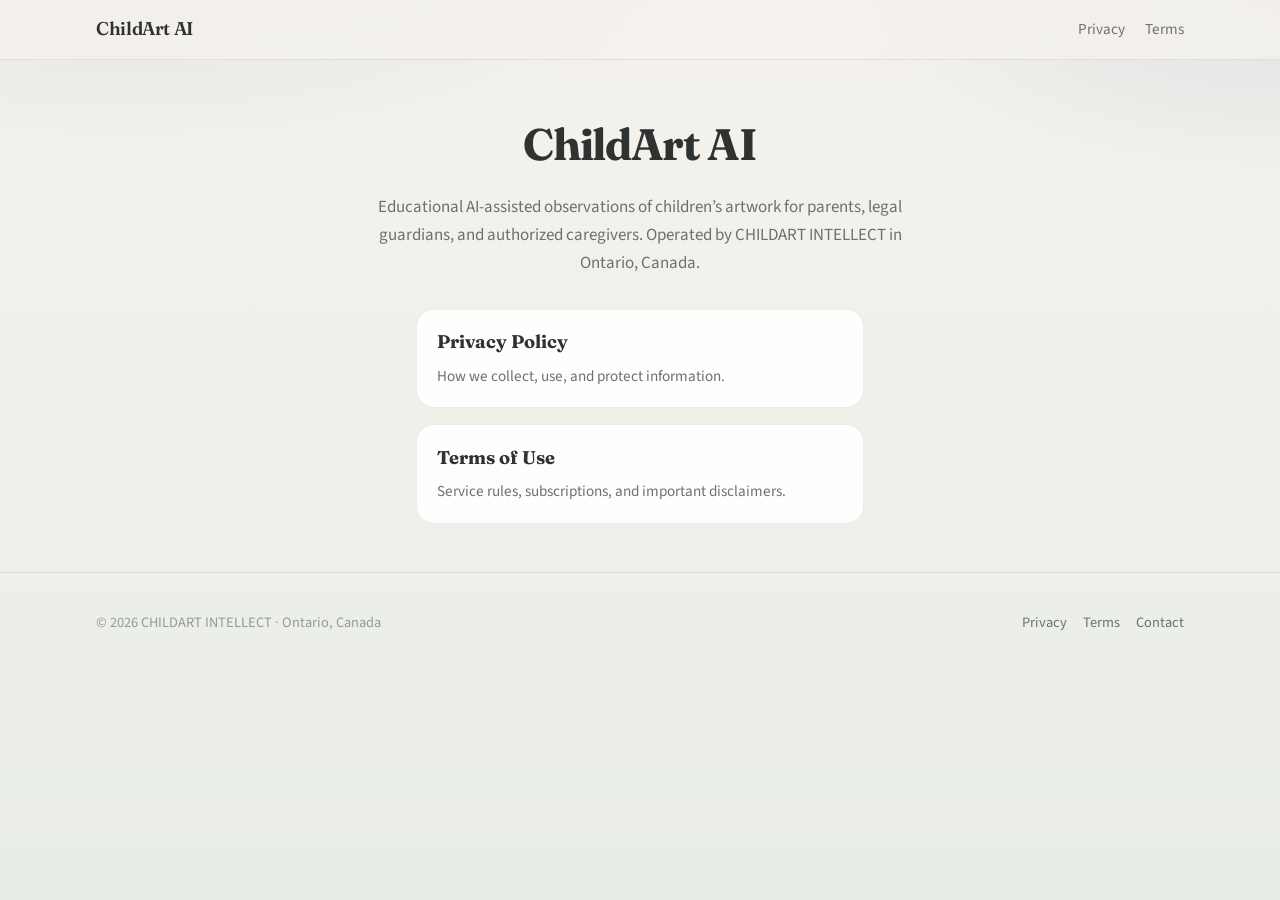
==== index.html @ 71ee4434 "Add production Privacy Policy and Terms of Use pages. Static site for childartintellect.com legal UR" ====
<!DOCTYPE html>
<html lang="en">
<head>
  <meta charset="utf-8">
  <meta name="viewport" content="width=device-width, initial-scale=1">
  <title>ChildArt AI — CHILDART INTELLECT</title>
  <meta name="description" content="ChildArt AI helps adults document children's artwork with educational AI-assisted observations. Privacy Policy and Terms of Use.">
  <link rel="canonical" href="https://www.childartintellect.com/">
  <link rel="preconnect" href="https://fonts.googleapis.com">
  <link rel="preconnect" href="https://fonts.gstatic.com" crossorigin>
  <link href="https://fonts.googleapis.com/css2?family=Fraunces:opsz,wght@9..144,500;9..144,600&family=Source+Sans+3:wght@400;500;600&display=swap" rel="stylesheet">
  <link rel="stylesheet" href="/styles.css">
</head>
<body>
  <header class="site-header">
    <div class="site-header__inner">
      <a class="brand" href="/">ChildArt AI</a>
      <nav class="nav" aria-label="Primary">
        <a href="/privacy">Privacy</a>
        <a href="/terms">Terms</a>
      </nav>
    </div>
  </header>

  <main>
    <section class="home-hero">
      <h1>ChildArt AI</h1>
      <p>Educational AI-assisted observations of children’s artwork for parents, legal guardians, and authorized caregivers. Operated by CHILDART INTELLECT in Ontario, Canada.</p>
    </section>
    <div class="home-links">
      <a class="home-link" href="/privacy">
        <strong>Privacy Policy</strong>
        <span>How we collect, use, and protect information.</span>
      </a>
      <a class="home-link" href="/terms">
        <strong>Terms of Use</strong>
        <span>Service rules, subscriptions, and important disclaimers.</span>
      </a>
    </div>
  </main>

  <footer class="site-footer">
    <div class="site-footer__inner">
      <p>© 2026 CHILDART INTELLECT · Ontario, Canada</p>
      <nav aria-label="Legal">
        <a href="/privacy">Privacy</a>
        <a href="/terms">Terms</a>
        <a href="mailto:childartintellect@yahoo.com">Contact</a>
      </nav>
    </div>
  </footer>
</body>
</html>
---- styles.css ----
:root {
  --bg-top: #f5f2ed;
  --bg-bottom: #e8ede6;
  --ink: #2e3331;
  --ink-secondary: #6b726e;
  --ink-tertiary: #949a96;
  --sage: #5e8c75;
  --sage-soft: #b8d1bf;
  --surface: rgba(255, 255, 255, 0.88);
  --divider: rgba(0, 0, 0, 0.07);
  --max: 44rem;
  --radius: 1.125rem;
}

*,
*::before,
*::after {
  box-sizing: border-box;
}

html {
  scroll-behavior: smooth;
}

body {
  margin: 0;
  min-height: 100vh;
  color: var(--ink);
  font-family: "Source Sans 3", "Segoe UI", sans-serif;
  font-size: 1.0625rem;
  line-height: 1.65;
  background:
    radial-gradient(ellipse 90% 50% at 10% -10%, rgba(184, 209, 191, 0.45), transparent 55%),
    radial-gradient(ellipse 70% 40% at 100% 0%, rgba(158, 189, 198, 0.28), transparent 50%),
    linear-gradient(180deg, var(--bg-top), var(--bg-bottom));
}

a {
  color: var(--sage);
  text-underline-offset: 0.15em;
}

a:hover {
  color: #4a735e;
}

.site-header {
  position: sticky;
  top: 0;
  z-index: 20;
  backdrop-filter: blur(14px);
  background: rgba(245, 242, 237, 0.86);
  border-bottom: 1px solid var(--divider);
}

.site-header__inner,
.site-footer__inner,
.page {
  width: min(100% - 2rem, 68rem);
  margin-inline: auto;
}

.site-header__inner {
  display: flex;
  align-items: center;
  justify-content: space-between;
  gap: 1rem;
  padding: 0.9rem 0;
}

.brand {
  font-family: "Fraunces", Georgia, serif;
  font-weight: 600;
  font-size: 1.15rem;
  color: var(--ink);
  text-decoration: none;
  letter-spacing: -0.02em;
}

.nav {
  display: flex;
  flex-wrap: wrap;
  gap: 0.85rem 1.25rem;
  font-size: 0.95rem;
}

.nav a {
  text-decoration: none;
  color: var(--ink-secondary);
}

.nav a[aria-current="page"],
.nav a:hover {
  color: var(--sage);
}

.page {
  padding: 2.5rem 0 4rem;
}

.legal-card {
  max-width: var(--max);
  margin: 0 auto;
  padding: clamp(1.5rem, 4vw, 2.5rem);
  background: var(--surface);
  border: 1px solid var(--divider);
  border-radius: var(--radius);
  box-shadow: 0 18px 40px rgba(46, 51, 49, 0.05);
}

.legal-card h1 {
  margin: 0 0 0.35rem;
  font-family: "Fraunces", Georgia, serif;
  font-size: clamp(1.75rem, 4vw, 2.35rem);
  font-weight: 600;
  letter-spacing: -0.03em;
  line-height: 1.2;
}

.effective-date {
  margin: 0 0 1.75rem;
  color: var(--ink-tertiary);
  font-size: 0.95rem;
}

.lead {
  margin: 0 0 1.75rem;
  color: var(--ink-secondary);
}

.legal-card h2 {
  margin: 2rem 0 0.75rem;
  font-family: "Fraunces", Georgia, serif;
  font-size: 1.25rem;
  font-weight: 600;
  letter-spacing: -0.02em;
}

.legal-card h2:first-of-type {
  margin-top: 0;
}

.legal-card p,
.legal-card ul {
  margin: 0 0 0.95rem;
  color: var(--ink-secondary);
}

.legal-card ul {
  padding-left: 1.2rem;
}

.legal-card li {
  margin-bottom: 0.4rem;
}

.legal-card li::marker {
  color: var(--sage);
}

.toc {
  margin: 0 0 1.75rem;
  padding: 1rem 1.1rem;
  list-style: none;
  background: rgba(94, 140, 117, 0.08);
  border-radius: 0.9rem;
}

.toc li {
  margin: 0.25rem 0;
}

.toc a {
  text-decoration: none;
  font-size: 0.95rem;
}

.contact-box {
  margin-top: 1.5rem;
  padding: 1rem 1.15rem;
  border-left: 3px solid var(--sage);
  background: rgba(255, 255, 255, 0.55);
  border-radius: 0 0.75rem 0.75rem 0;
}

.contact-box p {
  margin: 0.2rem 0;
}

.home-hero {
  max-width: 36rem;
  margin: 3rem auto 2rem;
  text-align: center;
}

.home-hero h1 {
  margin: 0 0 0.75rem;
  font-family: "Fraunces", Georgia, serif;
  font-size: clamp(2rem, 5vw, 2.75rem);
  letter-spacing: -0.03em;
}

.home-hero p {
  margin: 0 0 1.5rem;
  color: var(--ink-secondary);
}

.home-links {
  display: grid;
  gap: 1rem;
  max-width: 28rem;
  margin: 0 auto 3rem;
}

.home-link {
  display: block;
  padding: 1.1rem 1.25rem;
  text-decoration: none;
  color: var(--ink);
  background: var(--surface);
  border: 1px solid var(--divider);
  border-radius: var(--radius);
  transition: border-color 0.2s ease, transform 0.2s ease;
}

.home-link:hover {
  border-color: var(--sage-soft);
  transform: translateY(-1px);
}

.home-link strong {
  display: block;
  font-family: "Fraunces", Georgia, serif;
  font-size: 1.15rem;
  margin-bottom: 0.25rem;
}

.home-link span {
  color: var(--ink-secondary);
  font-size: 0.95rem;
}

.site-footer {
  border-top: 1px solid var(--divider);
  padding: 1.5rem 0 2.25rem;
  color: var(--ink-tertiary);
  font-size: 0.9rem;
}

.site-footer__inner {
  display: flex;
  flex-wrap: wrap;
  gap: 0.75rem 1.5rem;
  justify-content: space-between;
  align-items: center;
}

.site-footer nav {
  display: flex;
  gap: 1rem;
}

.site-footer a {
  text-decoration: none;
  color: var(--ink-secondary);
}

.site-footer a:hover {
  color: var(--sage);
}

@media (max-width: 640px) {
  .site-header__inner {
    flex-direction: column;
    align-items: flex-start;
  }
}
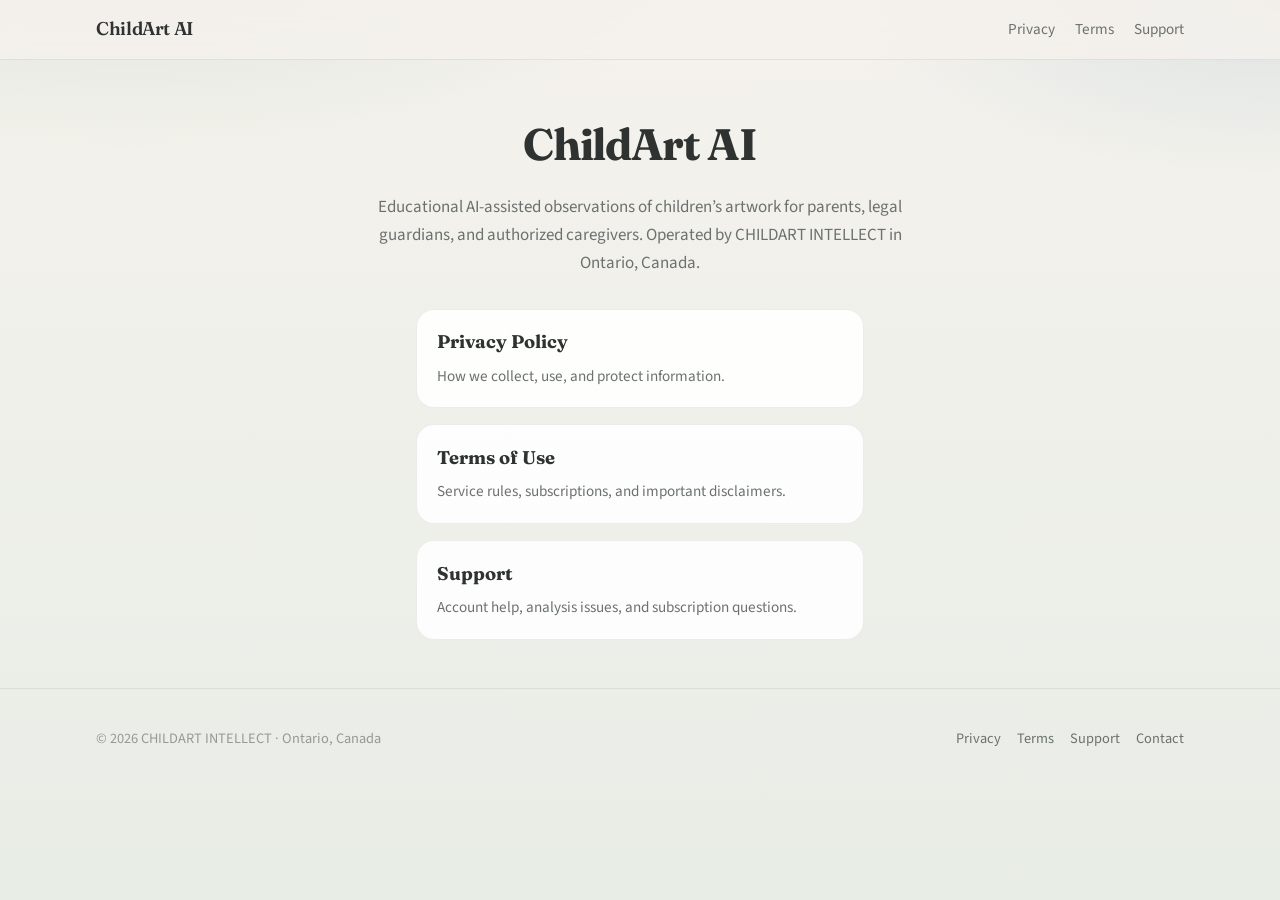
==== commit e1c5020c: "Add Support page and site-wide Support navigation. App Store support URL: https://www.childartintell" ====
--- a/index.html
+++ b/index.html
@@ -9,15 +9,16 @@
   <link rel="preconnect" href="https://fonts.googleapis.com">
   <link rel="preconnect" href="https://fonts.gstatic.com" crossorigin>
   <link href="https://fonts.googleapis.com/css2?family=Fraunces:opsz,wght@9..144,500;9..144,600&family=Source+Sans+3:wght@400;500;600&display=swap" rel="stylesheet">
-  <link rel="stylesheet" href="/styles.css">
+  <link rel="stylesheet" href="styles.css">
 </head>
 <body>
   <header class="site-header">
     <div class="site-header__inner">
-      <a class="brand" href="/">ChildArt AI</a>
+      <a class="brand" href="./">ChildArt AI</a>
       <nav class="nav" aria-label="Primary">
-        <a href="/privacy">Privacy</a>
-        <a href="/terms">Terms</a>
+        <a href="privacy/">Privacy</a>
+        <a href="terms/">Terms</a>
+        <a href="support/">Support</a>
       </nav>
     </div>
   </header>
@@ -28,13 +29,17 @@
       <p>Educational AI-assisted observations of children’s artwork for parents, legal guardians, and authorized caregivers. Operated by CHILDART INTELLECT in Ontario, Canada.</p>
     </section>
     <div class="home-links">
-      <a class="home-link" href="/privacy">
+      <a class="home-link" href="privacy/">
         <strong>Privacy Policy</strong>
         <span>How we collect, use, and protect information.</span>
       </a>
-      <a class="home-link" href="/terms">
+      <a class="home-link" href="terms/">
         <strong>Terms of Use</strong>
         <span>Service rules, subscriptions, and important disclaimers.</span>
+      </a>
+      <a class="home-link" href="support/">
+        <strong>Support</strong>
+        <span>Account help, analysis issues, and subscription questions.</span>
       </a>
     </div>
   </main>
@@ -43,8 +48,9 @@
     <div class="site-footer__inner">
       <p>© 2026 CHILDART INTELLECT · Ontario, Canada</p>
       <nav aria-label="Legal">
-        <a href="/privacy">Privacy</a>
-        <a href="/terms">Terms</a>
+        <a href="privacy/">Privacy</a>
+        <a href="terms/">Terms</a>
+        <a href="support/">Support</a>
         <a href="mailto:childartintellect@yahoo.com">Contact</a>
       </nav>
     </div>
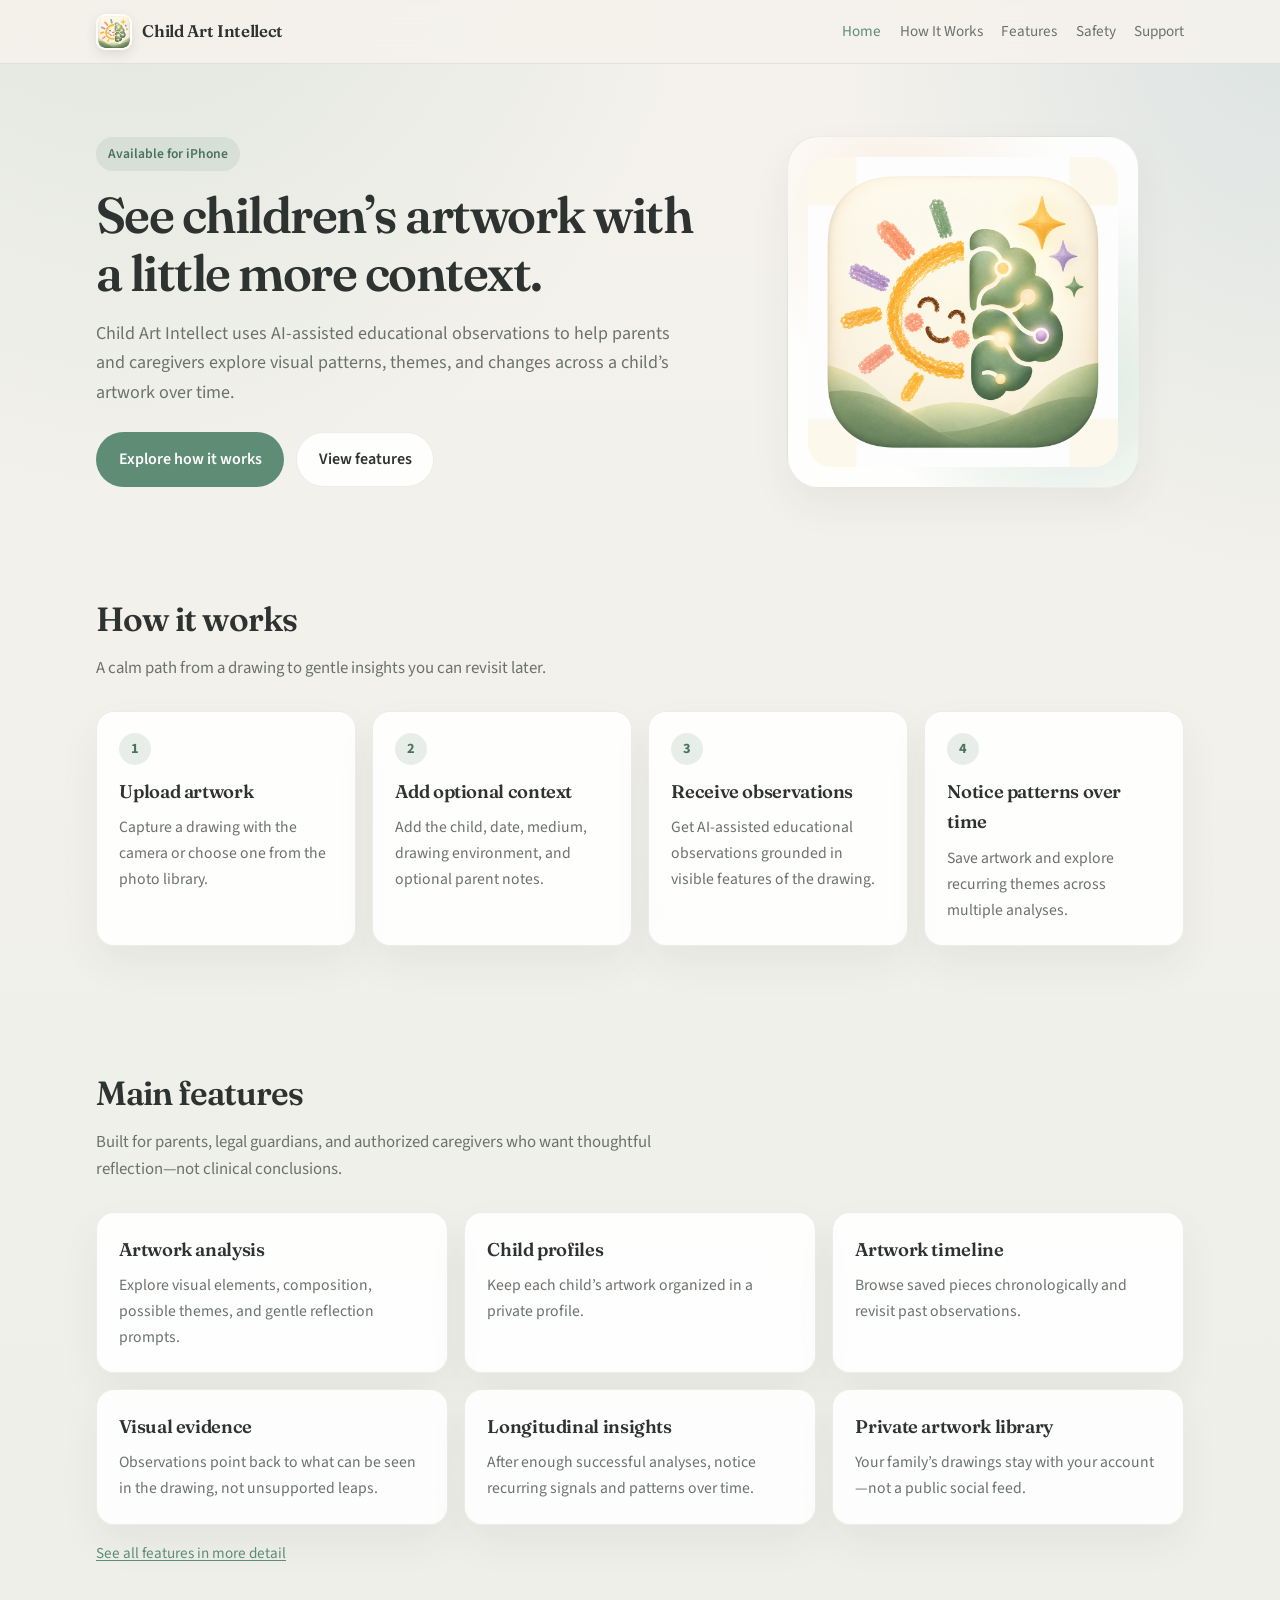
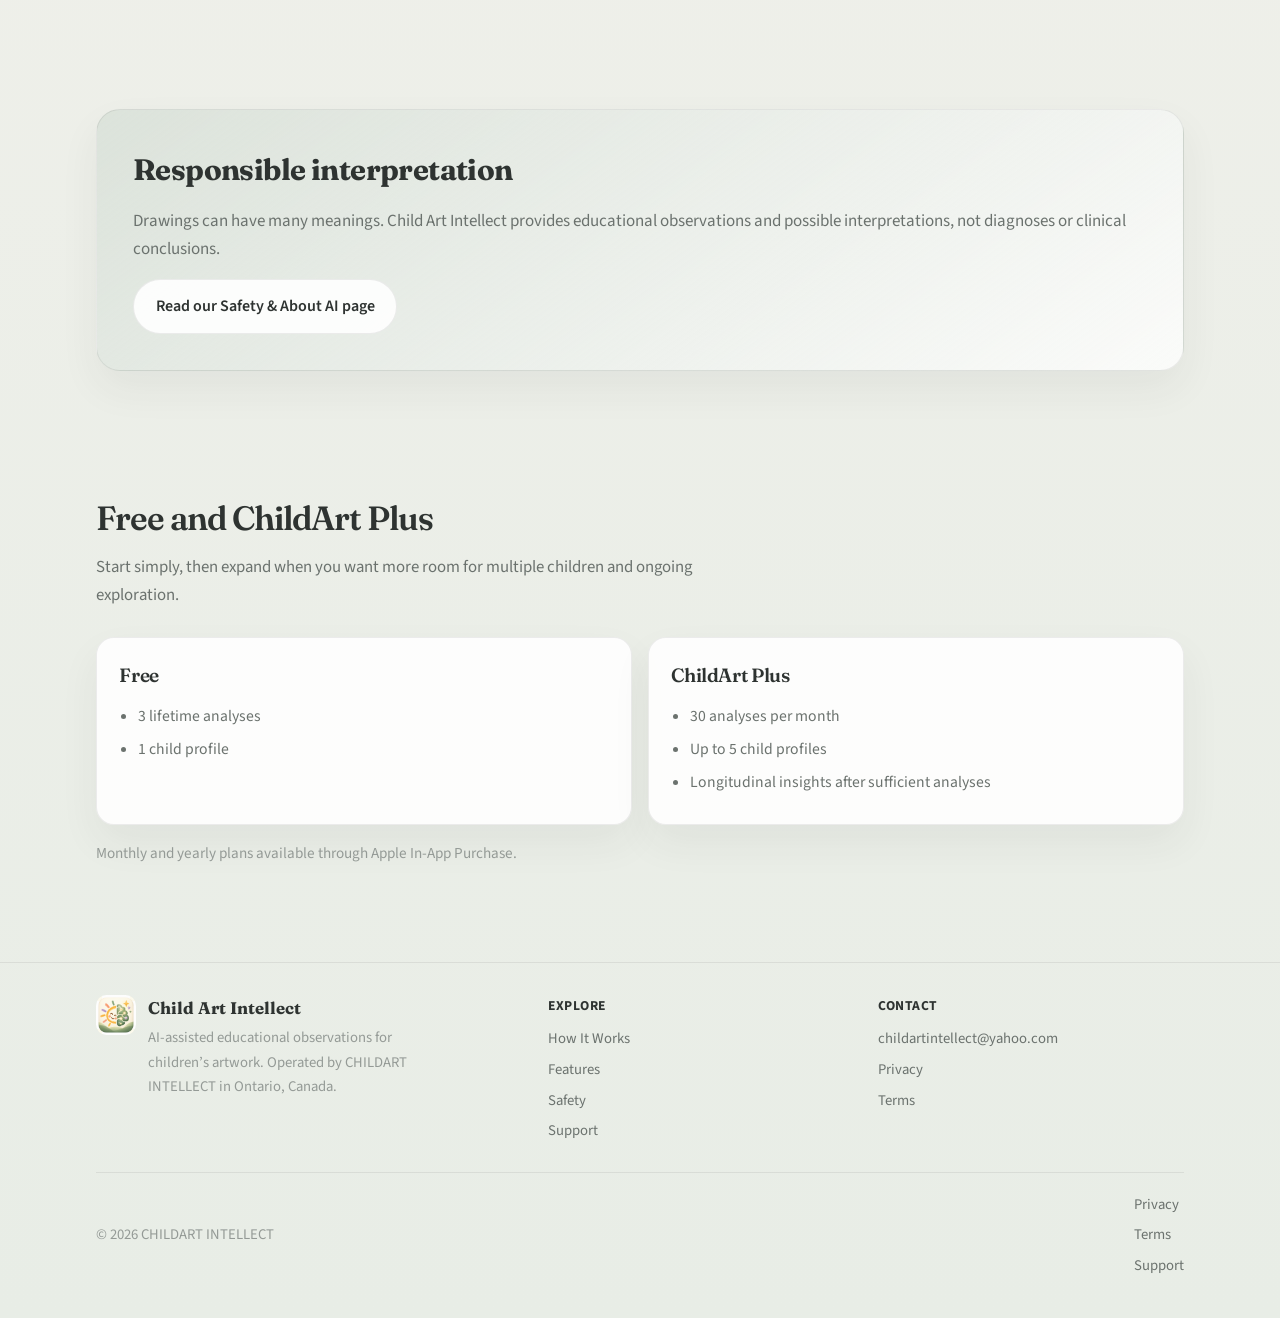
==== commit 89ff4f93: "Expand Child Art Intellect into a polished marketing site. Add How It Works, Features, and Safety pa" ====
--- a/index.html
+++ b/index.html
@@ -3,57 +3,215 @@
 <head>
   <meta charset="utf-8">
   <meta name="viewport" content="width=device-width, initial-scale=1">
-  <title>ChildArt AI — CHILDART INTELLECT</title>
-  <meta name="description" content="ChildArt AI helps adults document children's artwork with educational AI-assisted observations. Privacy Policy and Terms of Use.">
+  <title>Child Art Intellect | AI-Assisted Insights From Children's Artwork</title>
+  <meta name="description" content="Explore children’s artwork through AI-assisted educational observations, visual evidence, and patterns over time.">
   <link rel="canonical" href="https://www.childartintellect.com/">
+  <meta property="og:type" content="website">
+  <meta property="og:url" content="https://www.childartintellect.com/">
+  <meta property="og:title" content="Child Art Intellect | AI-Assisted Insights From Children's Artwork">
+  <meta property="og:description" content="Explore children’s artwork through AI-assisted educational observations, visual evidence, and patterns over time.">
+  <meta property="og:image" content="https://www.childartintellect.com/assets/og-image.png">
+  <meta name="twitter:card" content="summary">
+  <meta name="twitter:title" content="Child Art Intellect">
+  <meta name="twitter:description" content="AI-assisted educational observations for children’s artwork.">
+  <meta name="twitter:image" content="https://www.childartintellect.com/assets/og-image.png">
+  <link rel="icon" type="image/png" sizes="32x32" href="assets/favicon-32.png">
+  <link rel="apple-touch-icon" href="assets/apple-touch-icon.png">
   <link rel="preconnect" href="https://fonts.googleapis.com">
   <link rel="preconnect" href="https://fonts.gstatic.com" crossorigin>
   <link href="https://fonts.googleapis.com/css2?family=Fraunces:opsz,wght@9..144,500;9..144,600&family=Source+Sans+3:wght@400;500;600&display=swap" rel="stylesheet">
   <link rel="stylesheet" href="styles.css">
 </head>
 <body>
+  <a class="skip-link" href="#main">Skip to content</a>
   <header class="site-header">
-    <div class="site-header__inner">
-      <a class="brand" href="./">ChildArt AI</a>
-      <nav class="nav" aria-label="Primary">
-        <a href="privacy/">Privacy</a>
-        <a href="terms/">Terms</a>
+    <div class="wrap site-header__inner">
+      <a class="brand" href="./">
+        <img class="brand__mark" src="assets/app-icon.png" width="36" height="36" alt="">
+        <span>Child Art Intellect</span>
+      </a>
+      <button class="nav-toggle" type="button" aria-controls="site-nav" aria-expanded="false" aria-label="Open menu">
+        <span class="nav-toggle__bars" aria-hidden="true"></span>
+      </button>
+      <nav class="nav" id="site-nav" aria-label="Primary">
+        <a href="./" aria-current="page">Home</a>
+        <a href="how-it-works/">How It Works</a>
+        <a href="features/">Features</a>
+        <a href="safety/">Safety</a>
         <a href="support/">Support</a>
       </nav>
     </div>
   </header>
 
-  <main>
-    <section class="home-hero">
-      <h1>ChildArt AI</h1>
-      <p>Educational AI-assisted observations of children’s artwork for parents, legal guardians, and authorized caregivers. Operated by CHILDART INTELLECT in Ontario, Canada.</p>
-    </section>
-    <div class="home-links">
-      <a class="home-link" href="privacy/">
-        <strong>Privacy Policy</strong>
-        <span>How we collect, use, and protect information.</span>
-      </a>
-      <a class="home-link" href="terms/">
-        <strong>Terms of Use</strong>
-        <span>Service rules, subscriptions, and important disclaimers.</span>
-      </a>
-      <a class="home-link" href="support/">
-        <strong>Support</strong>
-        <span>Account help, analysis issues, and subscription questions.</span>
-      </a>
-    </div>
+  <main id="main">
+    <section class="hero">
+      <div class="wrap hero__grid">
+        <div>
+          <p class="eyebrow">Available for iPhone</p>
+          <h1>See children’s artwork with a little more context.</h1>
+          <p class="lede">
+            Child Art Intellect uses AI-assisted educational observations to help parents and caregivers
+            explore visual patterns, themes, and changes across a child’s artwork over time.
+          </p>
+          <div class="btn-row">
+            <a class="btn btn--primary" href="how-it-works/">Explore how it works</a>
+            <a class="btn btn--secondary" href="features/">View features</a>
+          </div>
+        </div>
+        <div class="hero__visual">
+          <div class="hero__icon-frame">
+            <img src="assets/app-icon.png" width="512" height="512" alt="Child Art Intellect app icon: a crayon sun and thoughtful brain motif">
+          </div>
+        </div>
+      </div>
+    </section>
+
+    <section class="section" id="how-it-works">
+      <div class="wrap">
+        <div class="section-head">
+          <h2 class="section-title">How it works</h2>
+          <p class="section-lede">A calm path from a drawing to gentle insights you can revisit later.</p>
+        </div>
+        <div class="card-grid card-grid--4">
+          <article class="card">
+            <span class="step-num">1</span>
+            <h3>Upload artwork</h3>
+            <p>Capture a drawing with the camera or choose one from the photo library.</p>
+          </article>
+          <article class="card">
+            <span class="step-num">2</span>
+            <h3>Add optional context</h3>
+            <p>Add the child, date, medium, drawing environment, and optional parent notes.</p>
+          </article>
+          <article class="card">
+            <span class="step-num">3</span>
+            <h3>Receive observations</h3>
+            <p>Get AI-assisted educational observations grounded in visible features of the drawing.</p>
+          </article>
+          <article class="card">
+            <span class="step-num">4</span>
+            <h3>Notice patterns over time</h3>
+            <p>Save artwork and explore recurring themes across multiple analyses.</p>
+          </article>
+        </div>
+      </div>
+    </section>
+
+    <section class="section" id="features">
+      <div class="wrap">
+        <div class="section-head">
+          <h2 class="section-title">Main features</h2>
+          <p class="section-lede">Built for parents, legal guardians, and authorized caregivers who want thoughtful reflection—not clinical conclusions.</p>
+        </div>
+        <div class="card-grid">
+          <article class="card">
+            <h3>Artwork analysis</h3>
+            <p>Explore visual elements, composition, possible themes, and gentle reflection prompts.</p>
+          </article>
+          <article class="card">
+            <h3>Child profiles</h3>
+            <p>Keep each child’s artwork organized in a private profile.</p>
+          </article>
+          <article class="card">
+            <h3>Artwork timeline</h3>
+            <p>Browse saved pieces chronologically and revisit past observations.</p>
+          </article>
+          <article class="card">
+            <h3>Visual evidence</h3>
+            <p>Observations point back to what can be seen in the drawing, not unsupported leaps.</p>
+          </article>
+          <article class="card">
+            <h3>Longitudinal insights</h3>
+            <p>After enough successful analyses, notice recurring signals and patterns over time.</p>
+          </article>
+          <article class="card">
+            <h3>Private artwork library</h3>
+            <p>Your family’s drawings stay with your account—not a public social feed.</p>
+          </article>
+        </div>
+        <p class="note"><a href="features/">See all features in more detail</a></p>
+      </div>
+    </section>
+
+    <section class="section">
+      <div class="wrap">
+        <div class="panel panel--sage">
+          <h2>Responsible interpretation</h2>
+          <p>
+            Drawings can have many meanings. Child Art Intellect provides educational observations and
+            possible interpretations, not diagnoses or clinical conclusions.
+          </p>
+          <a class="btn btn--secondary" href="safety/">Read our Safety &amp; About AI page</a>
+        </div>
+      </div>
+    </section>
+
+    <section class="section" id="plus">
+      <div class="wrap">
+        <div class="section-head">
+          <h2 class="section-title">Free and ChildArt Plus</h2>
+          <p class="section-lede">Start simply, then expand when you want more room for multiple children and ongoing exploration.</p>
+        </div>
+        <div class="compare">
+          <div class="card compare__col">
+            <h3>Free</h3>
+            <ul>
+              <li>3 lifetime analyses</li>
+              <li>1 child profile</li>
+            </ul>
+          </div>
+          <div class="card compare__col">
+            <h3>ChildArt Plus</h3>
+            <ul>
+              <li>30 analyses per month</li>
+              <li>Up to 5 child profiles</li>
+              <li>Longitudinal insights after sufficient analyses</li>
+            </ul>
+          </div>
+        </div>
+        <p class="note">Monthly and yearly plans available through Apple In-App Purchase.</p>
+      </div>
+    </section>
   </main>
 
   <footer class="site-footer">
-    <div class="site-footer__inner">
-      <p>© 2026 CHILDART INTELLECT · Ontario, Canada</p>
-      <nav aria-label="Legal">
-        <a href="privacy/">Privacy</a>
-        <a href="terms/">Terms</a>
-        <a href="support/">Support</a>
-        <a href="mailto:childartintellect@yahoo.com">Contact</a>
-      </nav>
+    <div class="wrap">
+      <div class="site-footer__grid">
+        <div class="site-footer__brand">
+          <img src="assets/app-icon.png" width="40" height="40" alt="">
+          <div>
+            <strong>Child Art Intellect</strong>
+            <p>AI-assisted educational observations for children’s artwork. Operated by CHILDART INTELLECT in Ontario, Canada.</p>
+          </div>
+        </div>
+        <div>
+          <h4>Explore</h4>
+          <nav aria-label="Footer explore">
+            <a href="how-it-works/">How It Works</a>
+            <a href="features/">Features</a>
+            <a href="safety/">Safety</a>
+            <a href="support/">Support</a>
+          </nav>
+        </div>
+        <div>
+          <h4>Contact</h4>
+          <nav aria-label="Footer contact">
+            <a href="mailto:childartintellect@yahoo.com">childartintellect@yahoo.com</a>
+            <a href="privacy/">Privacy</a>
+            <a href="terms/">Terms</a>
+          </nav>
+        </div>
+      </div>
+      <div class="site-footer__bottom">
+        <p>© 2026 CHILDART INTELLECT</p>
+        <nav class="site-footer__legal" aria-label="Legal">
+          <a href="privacy/">Privacy</a>
+          <a href="terms/">Terms</a>
+          <a href="support/">Support</a>
+        </nav>
+      </div>
     </div>
   </footer>
+  <script src="site.js" defer></script>
 </body>
 </html>
--- a/styles.css
+++ b/styles.css
@@ -5,11 +5,20 @@
   --ink-secondary: #6b726e;
   --ink-tertiary: #949a96;
   --sage: #5e8c75;
+  --sage-deep: #4a735e;
   --sage-soft: #b8d1bf;
+  --amber: #dba361;
+  --blush: #e3ada0;
+  --sky: #9ebdc6;
   --surface: rgba(255, 255, 255, 0.88);
+  --surface-solid: #fffcf8;
   --divider: rgba(0, 0, 0, 0.07);
+  --shadow: 0 18px 40px rgba(46, 51, 49, 0.06);
+  --radius: 1.125rem;
+  --radius-lg: 1.5rem;
   --max: 44rem;
-  --radius: 1.125rem;
+  --wide: 68rem;
+  --focus: 0 0 0 3px rgba(94, 140, 117, 0.35);
 }
 
 *,
@@ -35,29 +44,57 @@
     linear-gradient(180deg, var(--bg-top), var(--bg-bottom));
 }
 
+img {
+  max-width: 100%;
+  height: auto;
+  display: block;
+}
+
 a {
   color: var(--sage);
   text-underline-offset: 0.15em;
 }
 
 a:hover {
-  color: #4a735e;
-}
-
+  color: var(--sage-deep);
+}
+
+:focus-visible {
+  outline: none;
+  box-shadow: var(--focus);
+  border-radius: 0.35rem;
+}
+
+.skip-link {
+  position: absolute;
+  left: 1rem;
+  top: -3rem;
+  z-index: 100;
+  padding: 0.55rem 0.9rem;
+  background: var(--sage);
+  color: #fff;
+  text-decoration: none;
+  border-radius: 0.5rem;
+}
+
+.skip-link:focus {
+  top: 1rem;
+}
+
+.wrap {
+  width: min(100% - 2rem, var(--wide));
+  margin-inline: auto;
+}
+
+/* —— Header —— */
 .site-header {
   position: sticky;
   top: 0;
-  z-index: 20;
+  z-index: 40;
   backdrop-filter: blur(14px);
-  background: rgba(245, 242, 237, 0.86);
+  -webkit-backdrop-filter: blur(14px);
+  background: rgba(245, 242, 237, 0.9);
   border-bottom: 1px solid var(--divider);
-}
-
-.site-header__inner,
-.site-footer__inner,
-.page {
-  width: min(100% - 2rem, 68rem);
-  margin-inline: auto;
 }
 
 .site-header__inner {
@@ -65,28 +102,79 @@
   align-items: center;
   justify-content: space-between;
   gap: 1rem;
-  padding: 0.9rem 0;
+  padding: 0.85rem 0;
 }
 
 .brand {
+  display: inline-flex;
+  align-items: center;
+  gap: 0.65rem;
   font-family: "Fraunces", Georgia, serif;
   font-weight: 600;
-  font-size: 1.15rem;
+  font-size: 1.05rem;
   color: var(--ink);
   text-decoration: none;
   letter-spacing: -0.02em;
 }
 
+.brand:hover {
+  color: var(--sage-deep);
+}
+
+.brand__mark {
+  width: 2.25rem;
+  height: 2.25rem;
+  border-radius: 0.6rem;
+  object-fit: cover;
+  box-shadow: 0 4px 12px rgba(46, 51, 49, 0.12);
+}
+
+.nav-toggle {
+  display: none;
+  align-items: center;
+  justify-content: center;
+  width: 2.75rem;
+  height: 2.75rem;
+  border: 1px solid var(--divider);
+  border-radius: 0.75rem;
+  background: var(--surface);
+  color: var(--ink);
+  cursor: pointer;
+}
+
+.nav-toggle__bars {
+  display: block;
+  width: 1.15rem;
+  height: 2px;
+  background: currentColor;
+  position: relative;
+}
+
+.nav-toggle__bars::before,
+.nav-toggle__bars::after {
+  content: "";
+  position: absolute;
+  left: 0;
+  width: 100%;
+  height: 2px;
+  background: currentColor;
+}
+
+.nav-toggle__bars::before { top: -6px; }
+.nav-toggle__bars::after { top: 6px; }
+
 .nav {
   display: flex;
   flex-wrap: wrap;
-  gap: 0.85rem 1.25rem;
+  align-items: center;
+  gap: 0.35rem 1.15rem;
   font-size: 0.95rem;
 }
 
 .nav a {
   text-decoration: none;
   color: var(--ink-secondary);
+  padding: 0.25rem 0;
 }
 
 .nav a[aria-current="page"],
@@ -94,10 +182,300 @@
   color: var(--sage);
 }
 
+/* —— Buttons —— */
+.btn {
+  display: inline-flex;
+  align-items: center;
+  justify-content: center;
+  gap: 0.4rem;
+  padding: 0.85rem 1.35rem;
+  border-radius: 999px;
+  border: 1px solid transparent;
+  font-family: inherit;
+  font-size: 1rem;
+  font-weight: 600;
+  text-decoration: none;
+  cursor: pointer;
+  transition: transform 0.18s ease, background 0.18s ease, border-color 0.18s ease;
+}
+
+.btn:hover {
+  transform: translateY(-1px);
+}
+
+.btn--primary {
+  background: var(--sage);
+  color: #fff;
+}
+
+.btn--primary:hover {
+  background: var(--sage-deep);
+  color: #fff;
+}
+
+.btn--secondary {
+  background: var(--surface);
+  color: var(--ink);
+  border-color: var(--divider);
+}
+
+.btn--secondary:hover {
+  border-color: var(--sage-soft);
+  color: var(--sage-deep);
+}
+
+.btn-row {
+  display: flex;
+  flex-wrap: wrap;
+  gap: 0.75rem;
+}
+
+/* —— Hero —— */
+.hero {
+  padding: clamp(2.5rem, 6vw, 4.5rem) 0 clamp(2rem, 4vw, 3rem);
+}
+
+.hero__grid {
+  display: grid;
+  grid-template-columns: 1.15fr 0.85fr;
+  gap: clamp(1.5rem, 4vw, 3rem);
+  align-items: center;
+}
+
+.eyebrow {
+  display: inline-flex;
+  align-items: center;
+  gap: 0.45rem;
+  margin: 0 0 1rem;
+  padding: 0.35rem 0.75rem;
+  border-radius: 999px;
+  background: rgba(94, 140, 117, 0.12);
+  color: var(--sage-deep);
+  font-size: 0.85rem;
+  font-weight: 600;
+}
+
+.hero h1,
+.page-hero h1,
+.section-title {
+  margin: 0 0 1rem;
+  font-family: "Fraunces", Georgia, serif;
+  font-weight: 600;
+  letter-spacing: -0.03em;
+  line-height: 1.15;
+  color: var(--ink);
+}
+
+.hero h1 {
+  font-size: clamp(2.1rem, 5vw, 3.15rem);
+}
+
+.lede,
+.page-hero p,
+.section-lede {
+  margin: 0 0 1.5rem;
+  color: var(--ink-secondary);
+  font-size: 1.125rem;
+  max-width: 38rem;
+}
+
+.hero__visual {
+  display: flex;
+  justify-content: center;
+}
+
+.hero__icon-frame {
+  width: min(100%, 22rem);
+  aspect-ratio: 1;
+  padding: 1.25rem;
+  border-radius: 2rem;
+  background:
+    radial-gradient(circle at 30% 20%, rgba(219, 163, 97, 0.18), transparent 45%),
+    radial-gradient(circle at 80% 70%, rgba(184, 209, 191, 0.5), transparent 50%),
+    var(--surface);
+  border: 1px solid var(--divider);
+  box-shadow: var(--shadow);
+}
+
+.hero__icon-frame img {
+  width: 100%;
+  height: 100%;
+  object-fit: cover;
+  border-radius: 1.5rem;
+}
+
+/* —— Sections —— */
+.section {
+  padding: clamp(2.5rem, 5vw, 4rem) 0;
+}
+
+.section--tight {
+  padding-top: 1rem;
+}
+
+.section-head {
+  max-width: 40rem;
+  margin-bottom: 1.75rem;
+}
+
+.section-title {
+  font-size: clamp(1.6rem, 3vw, 2.1rem);
+}
+
+.section-lede {
+  margin-bottom: 0;
+  font-size: 1.05rem;
+}
+
+.card-grid {
+  display: grid;
+  gap: 1rem;
+  grid-template-columns: repeat(3, 1fr);
+}
+
+.card-grid--2 {
+  grid-template-columns: repeat(2, 1fr);
+}
+
+.card-grid--4 {
+  grid-template-columns: repeat(4, 1fr);
+}
+
+.card {
+  padding: 1.35rem 1.4rem;
+  background: var(--surface);
+  border: 1px solid var(--divider);
+  border-radius: var(--radius);
+  box-shadow: var(--shadow);
+}
+
+.card h3 {
+  margin: 0 0 0.5rem;
+  font-family: "Fraunces", Georgia, serif;
+  font-size: 1.15rem;
+  font-weight: 600;
+  letter-spacing: -0.02em;
+}
+
+.card p,
+.card li {
+  margin: 0;
+  color: var(--ink-secondary);
+  font-size: 0.98rem;
+}
+
+.card ol,
+.card ul {
+  margin: 0.5rem 0 0;
+  padding-left: 1.15rem;
+  color: var(--ink-secondary);
+}
+
+.step-num {
+  display: inline-flex;
+  align-items: center;
+  justify-content: center;
+  width: 2rem;
+  height: 2rem;
+  margin-bottom: 0.75rem;
+  border-radius: 999px;
+  background: rgba(94, 140, 117, 0.14);
+  color: var(--sage-deep);
+  font-size: 0.9rem;
+  font-weight: 700;
+}
+
+.panel {
+  padding: clamp(1.5rem, 4vw, 2.25rem);
+  background: var(--surface);
+  border: 1px solid var(--divider);
+  border-radius: var(--radius-lg);
+  box-shadow: var(--shadow);
+}
+
+.panel--sage {
+  background:
+    linear-gradient(145deg, rgba(94, 140, 117, 0.12), rgba(255, 255, 255, 0.75));
+}
+
+.panel h2 {
+  margin: 0 0 0.75rem;
+  font-family: "Fraunces", Georgia, serif;
+  font-size: clamp(1.4rem, 3vw, 1.85rem);
+  letter-spacing: -0.02em;
+}
+
+.panel p {
+  margin: 0 0 1rem;
+  color: var(--ink-secondary);
+}
+
+.panel p:last-child {
+  margin-bottom: 0;
+}
+
+.compare {
+  display: grid;
+  grid-template-columns: 1fr 1fr;
+  gap: 1rem;
+}
+
+.compare__col h3 {
+  margin: 0 0 0.75rem;
+  font-family: "Fraunces", Georgia, serif;
+  font-size: 1.2rem;
+}
+
+.compare__col ul {
+  margin: 0;
+  padding-left: 1.15rem;
+  color: var(--ink-secondary);
+}
+
+.compare__col li {
+  margin-bottom: 0.45rem;
+}
+
+.note {
+  margin-top: 1rem;
+  color: var(--ink-tertiary);
+  font-size: 0.95rem;
+}
+
+/* —— Page hero (inner pages) —— */
+.page-hero {
+  padding: clamp(2rem, 5vw, 3.25rem) 0 0.5rem;
+}
+
+.page-hero h1 {
+  font-size: clamp(1.9rem, 4vw, 2.6rem);
+}
+
 .page {
-  padding: 2.5rem 0 4rem;
-}
-
+  padding: 2rem 0 4rem;
+}
+
+.content-stack {
+  display: grid;
+  gap: 1rem;
+  max-width: 46rem;
+}
+
+.content-stack .card h3 {
+  font-size: 1.2rem;
+}
+
+.safety-list {
+  margin: 1rem 0 0;
+  padding-left: 1.2rem;
+  color: var(--ink-secondary);
+}
+
+.safety-list li {
+  margin-bottom: 0.65rem;
+}
+
+/* —— Legal —— */
 .legal-card {
   max-width: var(--max);
   margin: 0 auto;
@@ -105,7 +483,7 @@
   background: var(--surface);
   border: 1px solid var(--divider);
   border-radius: var(--radius);
-  box-shadow: 0 18px 40px rgba(46, 51, 49, 0.05);
+  box-shadow: var(--shadow);
 }
 
 .legal-card h1 {
@@ -134,10 +512,6 @@
   font-size: 1.25rem;
   font-weight: 600;
   letter-spacing: -0.02em;
-}
-
-.legal-card h2:first-of-type {
-  margin-top: 0;
 }
 
 .legal-card p,
@@ -176,7 +550,8 @@
 }
 
 .contact-box {
-  margin-top: 1.5rem;
+  margin-top: 0.5rem;
+  margin-bottom: 1rem;
   padding: 1rem 1.15rem;
   border-left: 3px solid var(--sage);
   background: rgba(255, 255, 255, 0.55);
@@ -187,91 +562,166 @@
   margin: 0.2rem 0;
 }
 
-.home-hero {
-  max-width: 36rem;
-  margin: 3rem auto 2rem;
-  text-align: center;
-}
-
-.home-hero h1 {
-  margin: 0 0 0.75rem;
-  font-family: "Fraunces", Georgia, serif;
-  font-size: clamp(2rem, 5vw, 2.75rem);
-  letter-spacing: -0.03em;
-}
-
-.home-hero p {
-  margin: 0 0 1.5rem;
-  color: var(--ink-secondary);
-}
-
-.home-links {
+.topic-list {
   display: grid;
-  gap: 1rem;
-  max-width: 28rem;
-  margin: 0 auto 3rem;
-}
-
-.home-link {
+  gap: 0.75rem;
+  margin: 0;
+  padding: 0;
+  list-style: none;
+}
+
+.topic-list li {
+  padding: 0.95rem 1.1rem;
+  background: rgba(255, 255, 255, 0.55);
+  border: 1px solid var(--divider);
+  border-radius: 0.9rem;
+  color: var(--ink-secondary);
+}
+
+.topic-list strong {
   display: block;
-  padding: 1.1rem 1.25rem;
-  text-decoration: none;
+  margin-bottom: 0.2rem;
   color: var(--ink);
-  background: var(--surface);
-  border: 1px solid var(--divider);
-  border-radius: var(--radius);
-  transition: border-color 0.2s ease, transform 0.2s ease;
-}
-
-.home-link:hover {
-  border-color: var(--sage-soft);
-  transform: translateY(-1px);
-}
-
-.home-link strong {
-  display: block;
-  font-family: "Fraunces", Georgia, serif;
-  font-size: 1.15rem;
-  margin-bottom: 0.25rem;
-}
-
-.home-link span {
-  color: var(--ink-secondary);
-  font-size: 0.95rem;
-}
-
+  font-family: "Fraunces", Georgia, serif;
+  font-weight: 600;
+}
+
+/* —— Footer —— */
 .site-footer {
   border-top: 1px solid var(--divider);
-  padding: 1.5rem 0 2.25rem;
+  padding: 2rem 0 2.5rem;
   color: var(--ink-tertiary);
-  font-size: 0.9rem;
-}
-
-.site-footer__inner {
+  font-size: 0.92rem;
+  margin-top: 1rem;
+}
+
+.site-footer__grid {
+  display: grid;
+  gap: 1.5rem;
+  grid-template-columns: 1.4fr 1fr 1fr;
+}
+
+.site-footer__brand {
+  display: flex;
+  gap: 0.75rem;
+  align-items: flex-start;
+}
+
+.site-footer__brand img {
+  width: 2.5rem;
+  height: 2.5rem;
+  border-radius: 0.65rem;
+}
+
+.site-footer__brand strong {
+  display: block;
+  color: var(--ink);
+  font-family: "Fraunces", Georgia, serif;
+  font-size: 1.05rem;
+  margin-bottom: 0.25rem;
+}
+
+.site-footer__brand p {
+  margin: 0;
+  max-width: 18rem;
+}
+
+.site-footer h4 {
+  margin: 0 0 0.65rem;
+  color: var(--ink);
+  font-size: 0.85rem;
+  text-transform: uppercase;
+  letter-spacing: 0.04em;
+}
+
+.site-footer nav {
+  display: grid;
+  gap: 0.4rem;
+}
+
+.site-footer a {
+  text-decoration: none;
+  color: var(--ink-secondary);
+}
+
+.site-footer a:hover {
+  color: var(--sage);
+}
+
+.site-footer__bottom {
   display: flex;
   flex-wrap: wrap;
   gap: 0.75rem 1.5rem;
   justify-content: space-between;
   align-items: center;
-}
-
-.site-footer nav {
+  margin-top: 1.75rem;
+  padding-top: 1.25rem;
+  border-top: 1px solid var(--divider);
+}
+
+.site-footer__bottom p {
+  margin: 0;
+}
+
+.site-footer__legal {
   display: flex;
+  flex-wrap: wrap;
   gap: 1rem;
 }
 
-.site-footer a {
-  text-decoration: none;
-  color: var(--ink-secondary);
-}
-
-.site-footer a:hover {
-  color: var(--sage);
-}
-
-@media (max-width: 640px) {
+/* —— Responsive —— */
+@media (max-width: 900px) {
+  .hero__grid,
+  .compare,
+  .site-footer__grid {
+    grid-template-columns: 1fr;
+  }
+
+  .card-grid,
+  .card-grid--2,
+  .card-grid--4 {
+    grid-template-columns: 1fr 1fr;
+  }
+}
+
+@media (max-width: 720px) {
+  .nav-toggle {
+    display: inline-flex;
+  }
+
+  .nav {
+    display: none;
+    width: 100%;
+    flex-direction: column;
+    align-items: stretch;
+    gap: 0;
+    padding: 0.35rem 0 0.75rem;
+  }
+
+  .nav.is-open {
+    display: flex;
+  }
+
+  .nav a {
+    padding: 0.7rem 0.25rem;
+    border-bottom: 1px solid var(--divider);
+  }
+
   .site-header__inner {
+    flex-wrap: wrap;
+  }
+
+  .card-grid,
+  .card-grid--2,
+  .card-grid--4 {
+    grid-template-columns: 1fr;
+  }
+
+  .btn-row {
     flex-direction: column;
-    align-items: flex-start;
-  }
-}
+  }
+
+  .btn {
+    width: 100%;
+  }
+}
